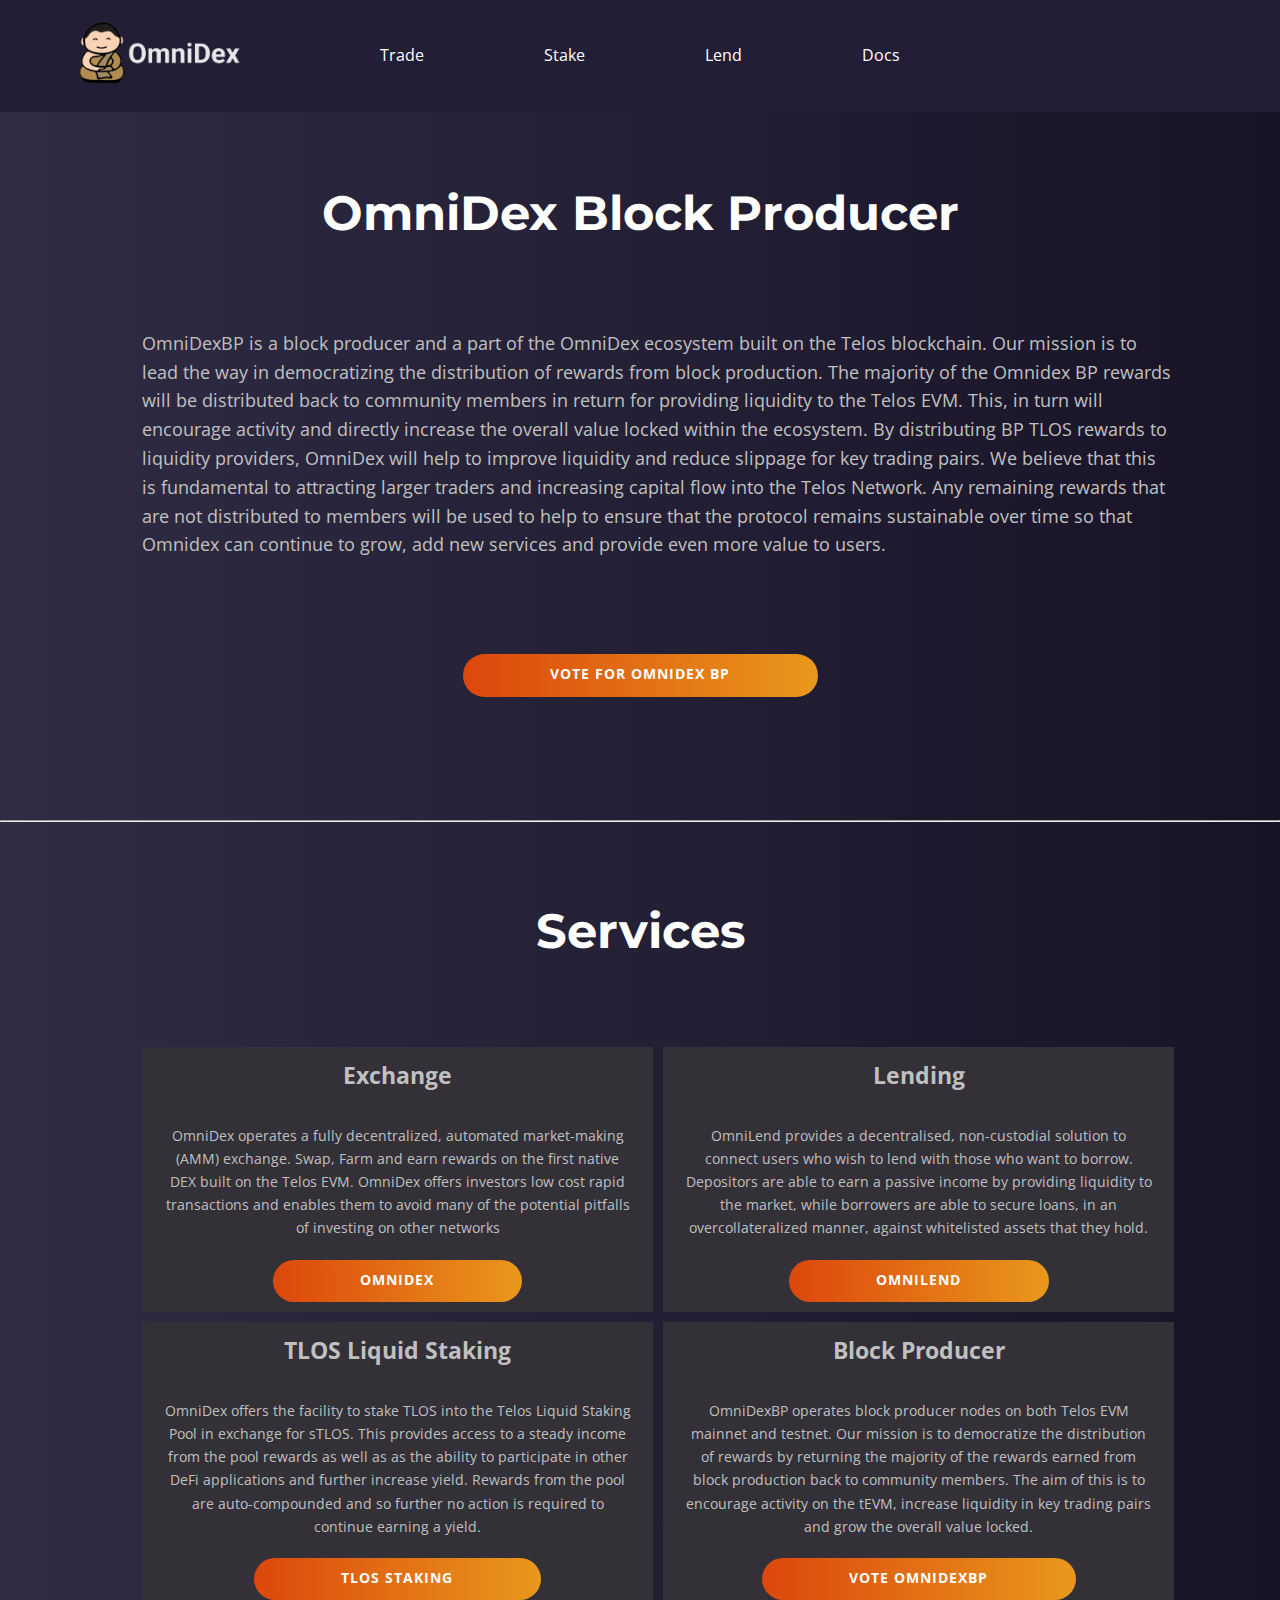
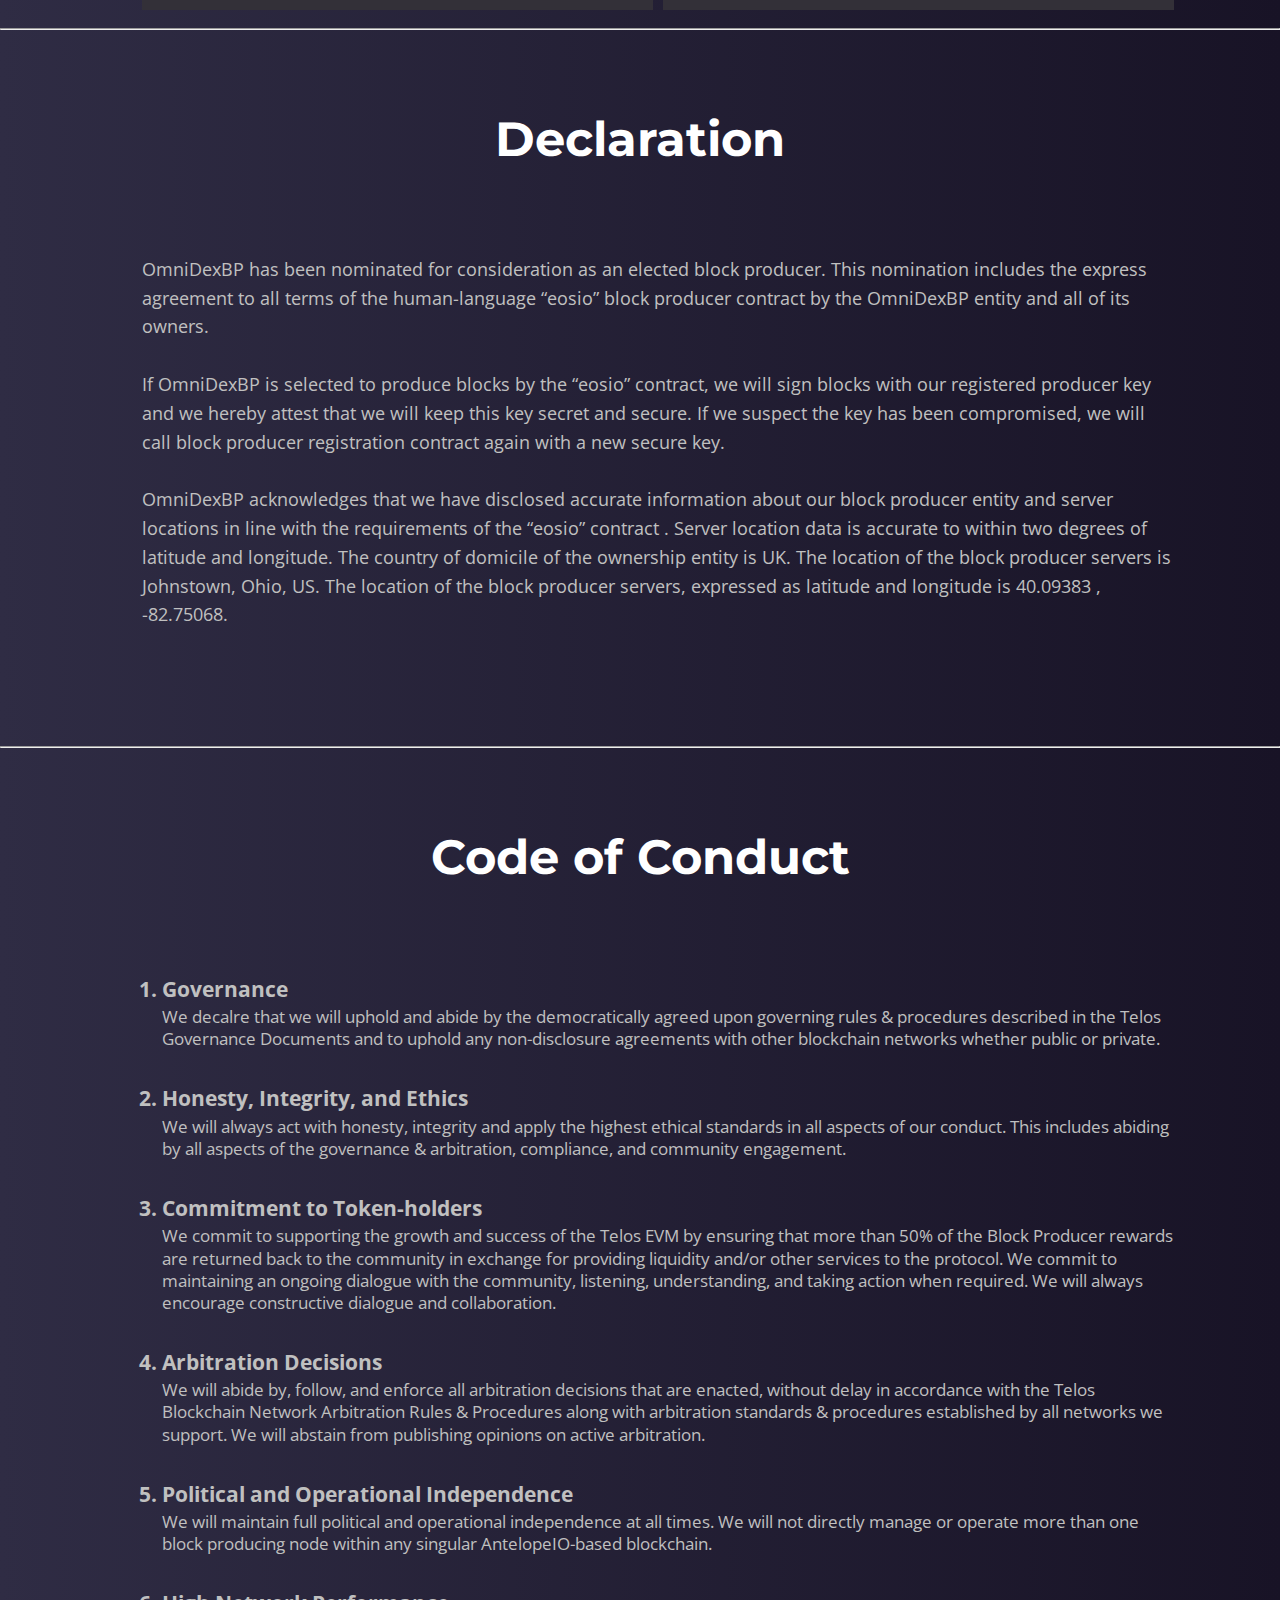
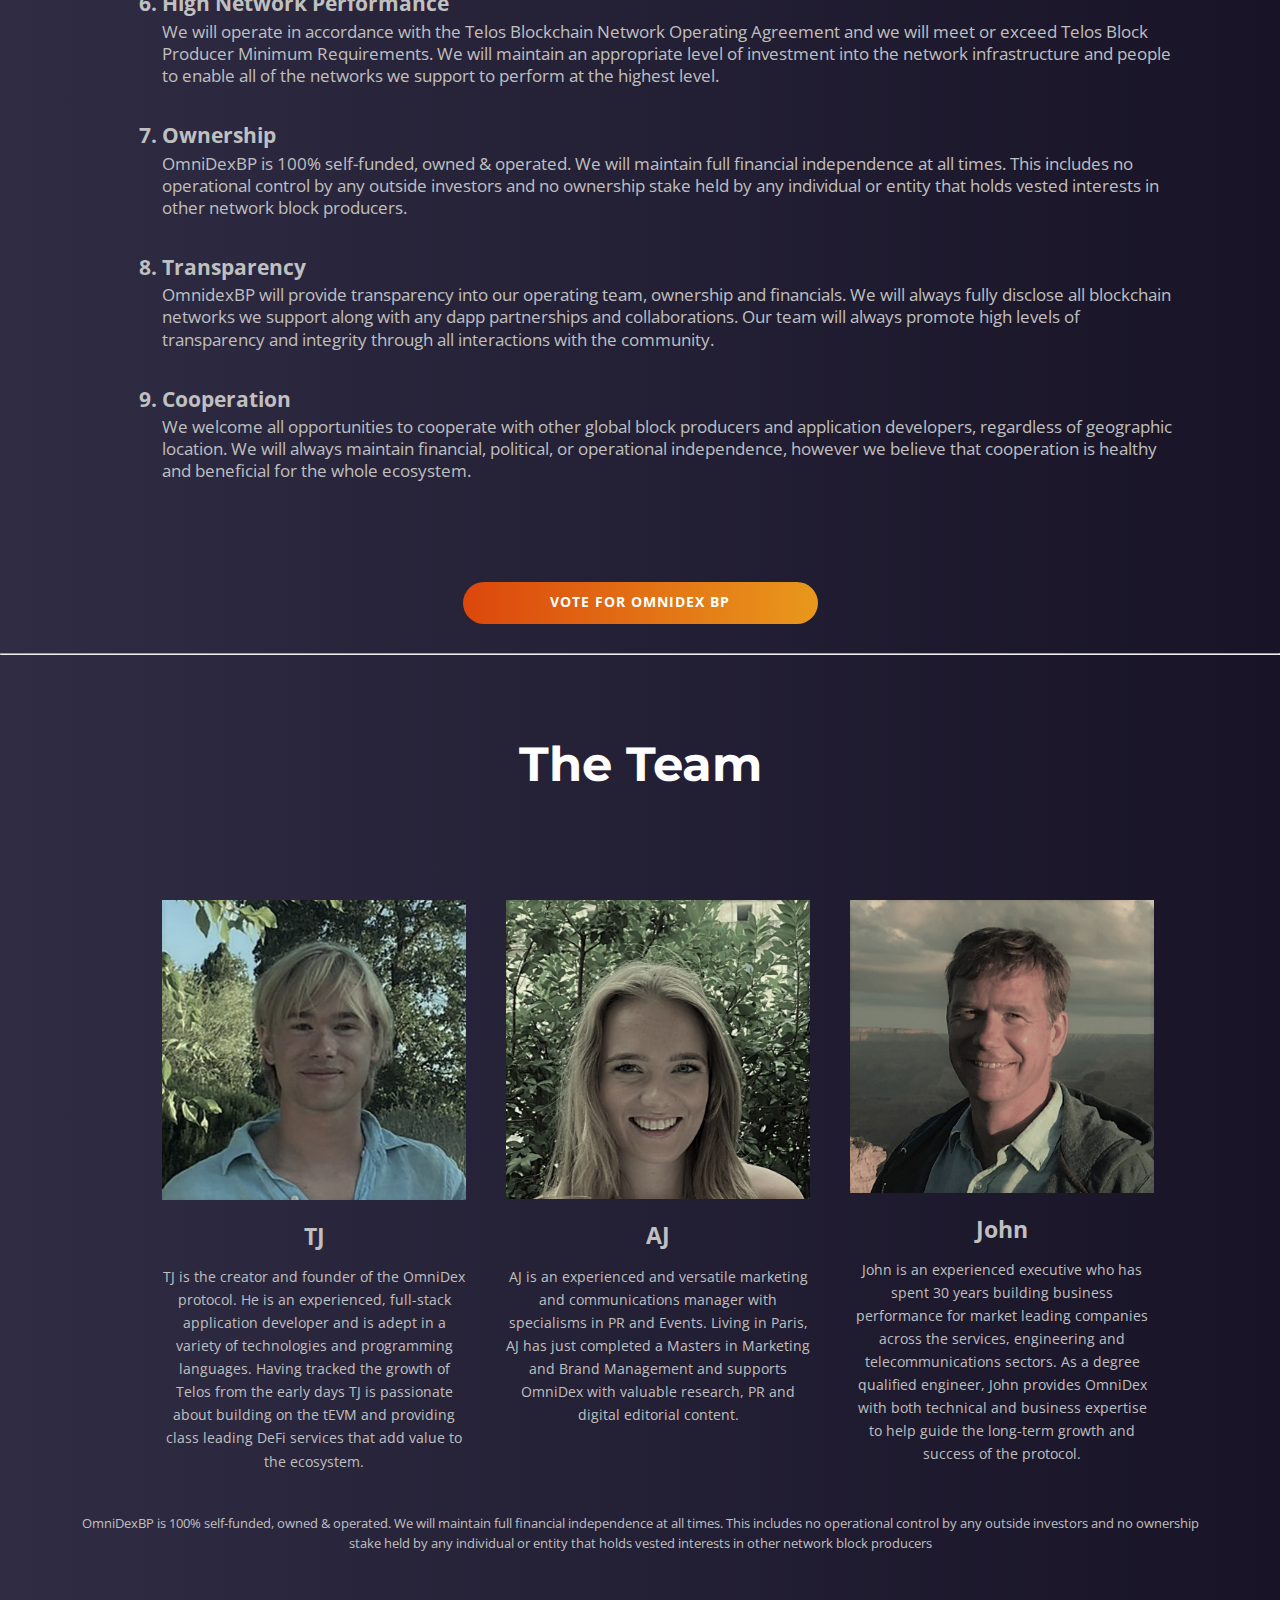
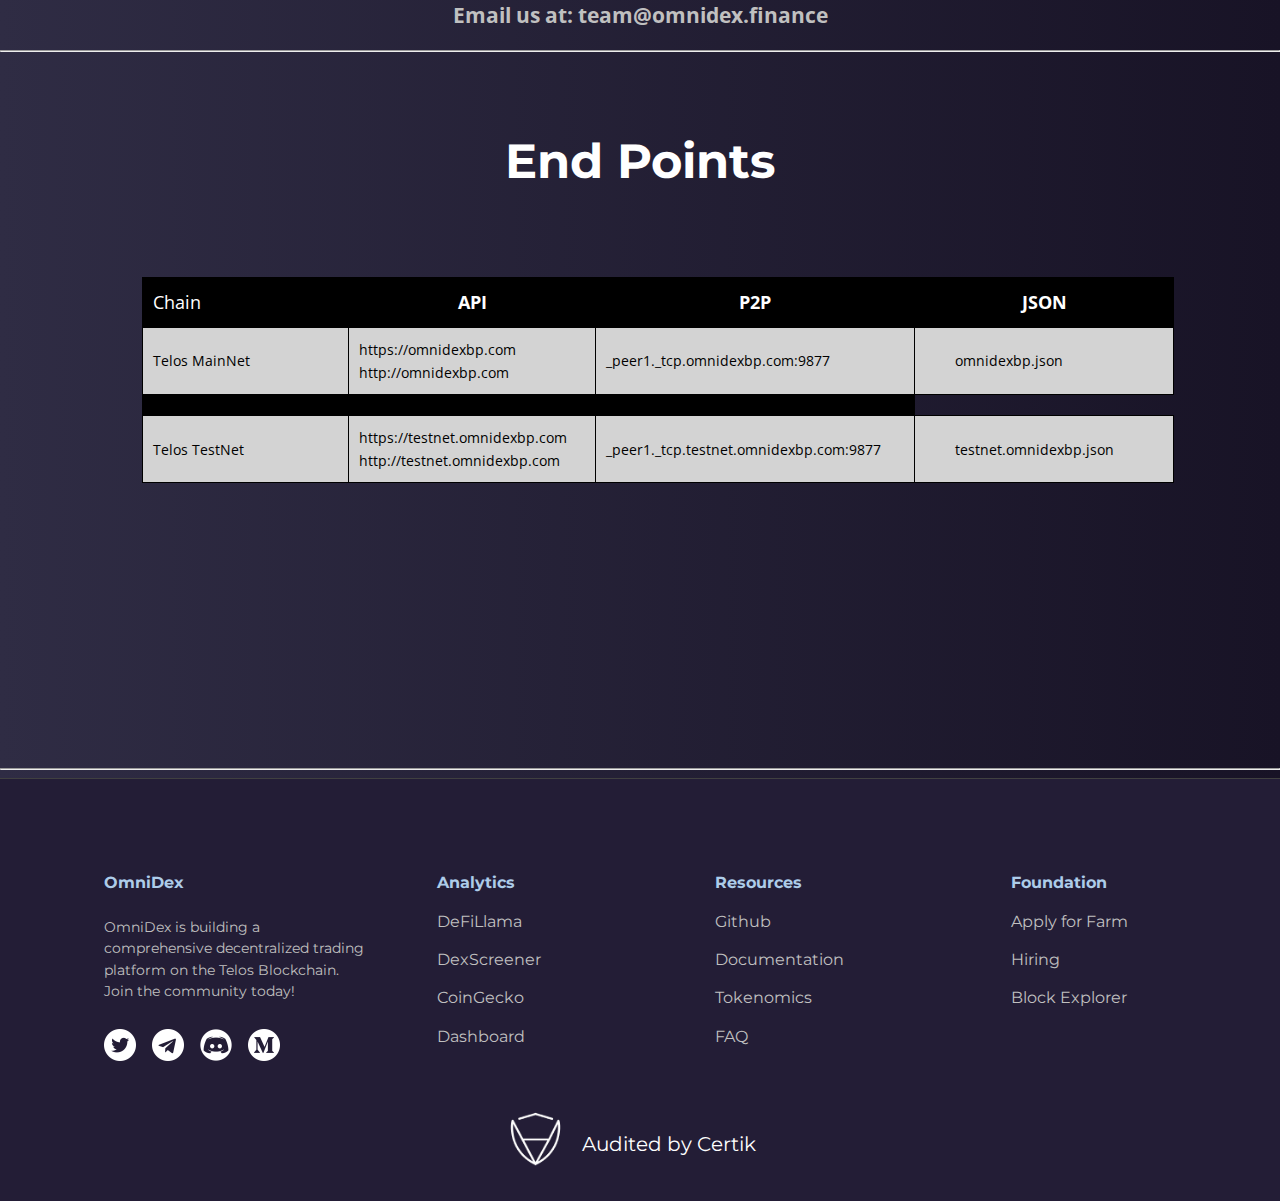
==== index.html @ 61080d67 "Add files via upload" ====
<!DOCTYPE html>
<html style="font-size: 16px;" lang="en"><head>
    <meta name="viewport" content="width=device-width, initial-scale=1.0">
    <meta charset="utf-8">
    <meta name="keywords" content="USDM​, Statistics​, MER​, Total Collateral Ratio​, My Wallet​">
    <meta name="description" content="">
    <title>OmnidexBP</title>
    <link rel="stylesheet" href="nicepage.css" media="screen">
<link rel="stylesheet" href="Docs.css" media="screen">
    <script class="u-script" type="text/javascript" src="jquery.js" defer=""></script>
    <script class="u-script" type="text/javascript" src="nicepage.js" defer=""></script>
    <meta name="generator" content="Nicepage 4.21.5, nicepage.com">
    <link id="u-theme-google-font" rel="stylesheet" href="https://fonts.googleapis.com/css?family=Roboto:100,100i,300,300i,400,400i,500,500i,700,700i,900,900i|Open+Sans:300,300i,400,400i,500,500i,600,600i,700,700i,800,800i">
    <link id="u-page-google-font" rel="stylesheet" href="https://fonts.googleapis.com/css?family=Montserrat:100,100i,200,200i,300,300i,400,400i,500,500i,600,600i,700,700i,800,800i,900,900i">


    <script type="application/ld+json">{
                "@context": "http://schema.org",
                "@type": "Organization",
                "name": "",
                "logo": "images/logo-clear.png"
}</script>

    <meta name="theme-color" content="#478ac9">
    <meta property="og:title" content="Docs">
    <meta property="og:type" content="website">
    <style>
        table {
            border-collapse: collapse;
        }

        td, th {
            padding: 10px;
            border: 1px solid black;
        }
    </style>
  </head>
  <body data-home-page="Docs.html" data-home-page-title="Docs" class="u-body u-xl-mode" data-lang="en"><header class="u-clearfix u-custom-color-4 u-header u-header" id="sec-b93f"><div class="u-clearfix u-sheet u-sheet-1">
        <a href="https://omnidex.finance" class="u-image u-logo u-image-1" data-image-width="851" data-image-height="293">
          <img src="images/logo-clear.png" class="u-logo-image u-logo-image-1">
        </a>
        <nav class="u-menu u-menu-one-level u-offcanvas u-menu-1">
          <div class="menu-collapse" style="font-size: 1rem; letter-spacing: 0px;">
            <a class="u-button-style u-custom-left-right-menu-spacing u-custom-padding-bottom u-custom-text-hover-color u-custom-top-bottom-menu-spacing u-nav-link u-text-active-palette-1-base u-text-hover-palette-2-base" href="#">
              <svg class="u-svg-link" viewBox="0 0 24 24"><use xmlns:xlink="http://www.w3.org/1999/xlink" xlink:href="#menu-hamburger"></use></svg>
              <svg class="u-svg-content" version="1.1" id="menu-hamburger" viewBox="0 0 16 16" x="0px" y="0px" xmlns:xlink="http://www.w3.org/1999/xlink" xmlns="http://www.w3.org/2000/svg"><g><rect y="1" width="16" height="2"></rect><rect y="7" width="16" height="2"></rect><rect y="13" width="16" height="2"></rect></g></svg>
            </a>
          </div>
          <div class="u-custom-menu u-nav-container">
            <ul class="u-nav u-unstyled u-nav-1">
                <li class="u-nav-item">
                    <a class="u-button-style u-nav-link u-text-active-palette-1-base u-text-hover-grey-15" href="https://omnidex.finance/swap" style="padding: 10px 58px;">Trade</a>
                </li>
                <li class="u-nav-item">
                    <a class="u-button-style u-nav-link u-text-active-palette-1-base u-text-hover-grey-15" href="https://omnidex.finance/tlospool" style="padding: 10px 58px;">Stake</a>
                </li>
                <li class="u-nav-item">
                    <a class="u-button-style u-nav-link u-text-active-palette-1-base u-text-hover-grey-15" href="https://lending.omnidex.finance/markets/" style="padding: 10px 58px;">Lend</a>
                </li>
                <li class="u-nav-item">
                    <a class="u-button-style u-nav-link u-text-active-palette-1-base u-text-hover-grey-15" href="https://docs.omnidex.finance/" style="padding: 10px 58px;">Docs</a>
                </li>
            </ul>
          </div>
          <div class="u-custom-menu u-nav-container-collapse">
            <div class="u-black u-container-style u-inner-container-layout u-opacity u-opacity-95 u-sidenav">
              <div class="u-inner-container-layout u-sidenav-overflow">
                <div class="u-menu-close"></div>
                <ul class="u-align-center u-nav u-popupmenu-items u-unstyled u-nav-2">
                    <li class="u-nav-item">
                        <a class="u-button-style u-nav-link" href="https://omnidex.finance/swap">Trade</a>
                    </li>
                    <li class="u-nav-item">
                        <a class="u-button-style u-nav-link" href="https://omnidex.finance/tlospool">Stake</a>
                    </li>
                    <li class="u-nav-item">
                        <a class="u-button-style u-nav-link" href="https://lending.omnidex.finance/markets/">Lend</a>
                    </li>
                    <li class="u-nav-item">
                        <a class="u-button-style u-nav-link" href="https://docs.omnidex.finance/">Docs</a>
                    </li>
                </ul>
              </div>
            </div>
            <div class="u-black u-menu-overlay u-opacity u-opacity-70"></div>
          </div>
        </nav>
      </div></header>
    <section class="u-align-center u-clearfix u-gradient u-section-1" id="sec-9a5f">
      <div class="u-clearfix u-sheet u-sheet-1">
        <h1 class="u-align-center u-custom-font u-font-montserrat u-text u-text-body-alt-color u-title u-text-1">OmniDex Block Producer</h1>
        <p class="u-align-center-sm u-align-center-xs u-align-left-lg u-align-left-md u-align-left-xl u-text u-text-grey-25 u-text-2">
            OmniDexBP is a block producer and a part of the OmniDex ecosystem built on the Telos blockchain. Our mission is to lead the way in democratizing the distribution of rewards from block production.  The majority of the Omnidex BP rewards will be distributed back to community members in return for providing liquidity to the Telos EVM.  This, in turn will encourage activity and directly increase the overall value locked within the ecosystem.  By distributing BP TLOS rewards to liquidity providers, OmniDex will help to improve liquidity and reduce slippage for key trading pairs. We believe that this is fundamental to attracting larger traders and increasing capital flow into the Telos Network.  Any remaining rewards that are not distributed to members 
will be used to help to ensure that the protocol remains sustainable over time so that Omnidex can continue to grow, add new services and provide even more value to users.</p>
        <a href="https://explorer.telos.net/vote" class="u-btn u-btn-round u-button-style u-gradient u-hover-palette-1-light-1 u-none u-radius-50 u-text-body-alt-color u-btn-1" target="_blank">Vote for Omnidex BP</a>
        <div class="u-repeater u-repeater-1">
          <div class="u-container-style u-list-item u-repeater-item">
            <div class="u-container-layout u-similar-container u-container-layout-1"></div>
          </div>
          <div class="u-container-style u-list-item u-repeater-item">
            <div class="u-container-layout u-similar-container u-container-layout-2"></div>
          </div>
          <div class="u-container-style u-list-item u-repeater-item">
            <div class="u-container-layout u-similar-container u-container-layout-3"></div>
          </div>
          <div class="u-container-style u-list-item u-repeater-item">
            <div class="u-container-layout u-similar-container u-container-layout-4"></div>
          </div>
        </div>
      </div>
      <hr>
    </section>
    <section class="u-align-center u-clearfix u-gradient u-section-1" id="services">
        <div class="u-clearfix u-sheet u-sheet-1">
          <h1 class="u-align-center u-custom-font u-font-montserrat u-text u-text-body-alt-color u-title u-text-1">Services</h1>
          <div class="u-text u-text-grey-25 u-text-2" >
            <div style="display: flex; flex-wrap: wrap; justify-content: space-between; align-items: stretch;">
                <div style="flex: 1 0 calc(50% - 5px); background-color: #333038; margin-right: 10px; margin-bottom: 10px;">
                    <p style="margin:10px 0; font-size:1.3em; font-weight: bold">Exchange</p>
                    <div style="display: flex; flex-direction: column; margin-bottom:10px">
                        <p style="margin:10px; padding:10px; display: inline; font-size:0.8em;">
                            OmniDex operates a fully decentralized, automated market-making (AMM) exchange.  Swap, Farm and earn rewards on the first native DEX built on the Telos EVM. OmniDex offers investors low cost rapid transactions and enables them to avoid many of the potential pitfalls of investing on other networks
                        </p>
                        <a href="https://omnidex.finance" style="margin-top: 0;" class="u-btn-round u-button-style u-gradient u-hover-palette-1-light-1 u-none u-radius-50 u-text-body-alt-color u-btn-1" target="_blank">Omnidex</a>
                    </div>
                </div>
                <div style="flex: 1 0 calc(50% - 5px); background-color: #333038; margin-bottom: 10px;">
                    <p style="margin:10px 0; font-size:1.3em; font-weight: bold">Lending</p>
                    <div style="display: flex; flex-direction: column; margin-bottom:10px">
                        <p style="margin:10px; padding:10px; display: inline; font-size:0.8em;">
                            OmniLend provides a decentralised, non-custodial solution to connect users who wish to lend with those who want to borrow. Depositors are able to earn a passive income by providing liquidity to the market, while borrowers are able to secure loans, in an overcollateralized manner, against whitelisted assets that they hold.
                        </p>
                        <a href="https://lending.omnidex.finance/markets/" style="margin-top: 0;" class="u-btn-round u-button-style u-gradient u-hover-palette-1-light-1 u-none u-radius-50 u-text-body-alt-color u-btn-1" target="_blank">OmniLend</a>
                    </div>
                </div>
                <div style="flex: 1 0 calc(50% - 5px); background-color: #333038; margin-right: 10px; margin-bottom: 10px;">
                    <p style="margin:10px 0; font-size:1.3em; font-weight: bold">TLOS Liquid Staking</p>
                    <div style="display: flex; flex-direction: column; margin-bottom:10px">
                        <p style="margin:10px; padding:10px; display: inline; font-size:0.8em;">
                            OmniDex offers the facility to stake TLOS into the Telos Liquid Staking Pool in exchange for sTLOS. This provides access to a steady income from the pool rewards as well as as the ability to participate in other DeFi applications and further increase yield. Rewards from the pool are auto-compounded and so further no action is required to continue earning a yield.
                        </p>
                        <a href="https://omnidex.finance/tlospool" style="margin-top: 0;" class="u-btn-round u-button-style u-gradient u-hover-palette-1-light-1 u-none u-radius-50 u-text-body-alt-color u-btn-1" target="_blank">TLOS Staking</a>
                    </div>
                </div>
                <div style="flex: 1 0 calc(50% - 5px); background-color: #333038; margin-bottom: 10px;">
                    <p style="margin:10px 0; font-size:1.3em; font-weight: bold">Block Producer</p>
                    <div style="display: flex; flex-direction: column; margin-bottom:10px">
                        <p style="margin:10px; padding:10px; display: inline; font-size:0.8em;">
                            OmniDexBP operates block producer nodes on both Telos EVM mainnet and testnet.  Our mission is to democratize the distribution of rewards by returning the majority of the rewards earned from block production back to community members.  The aim of this is to encourage activity on the tEVM, increase liquidity in key trading pairs and grow the overall value locked. 
                        </p>
                        <a href="https://explorer.telos.net/vote" style="margin-top: 0;" class="u-btn-round u-button-style u-gradient u-hover-palette-1-light-1 u-none u-radius-50 u-text-body-alt-color u-btn-1" target="_blank">Vote OmnidexBP</a>
                    </div>
                </div>
            </div>
            </div>
        </div>
        
        <hr>
      </section>   
    <section class="u-align-center u-clearfix u-gradient u-section-1" id="declaration">
        <div class="u-clearfix u-sheet u-sheet-1">
          <h1 class="u-align-center u-custom-font u-font-montserrat u-text u-text-body-alt-color u-title u-text-1">Declaration</h1>
          <div style="display:flex; flex-wrap:wrap;" class="u-align-left u-text u-text-grey-25 u-text-2" >
            <span style="display: inline-block; font-weight: normal">
                OmniDexBP has been nominated for consideration as an elected block producer. This nomination includes the express agreement to all terms of the human-language “eosio” block producer contract by the OmniDexBP entity and all of its owners.
            </span>
            <br>
            <span style="display: inline-block; font-weight: normal">
                If OmniDexBP is selected to produce blocks by the “eosio” contract, we will sign blocks with our registered producer key and we hereby attest that we will keep this key secret and secure. If we suspect the key has been compromised, we will call block producer registration contract again with a new secure key.
            </span>
            <br>
            <span style="display: inline-block; font-weight: normal">
                OmniDexBP acknowledges that we have disclosed accurate information about our block producer entity and server locations in line with the requirements of the “eosio” contract .  Server location data is accurate to within two degrees of latitude and longitude. The country of domicile of the ownership entity is UK. The location of the block producer servers is Johnstown, Ohio, US.  The location of the block producer servers, expressed as latitude and longitude is 40.09383 , -82.75068.
            </span>
            </div>
        </div>
        
        <hr>
      </section>   

    <section class="u-align-center u-clearfix u-gradient u-section-1" id="conduct">
        <div class="u-clearfix u-sheet u-sheet-1">
          <h1 class="u-align-center u-custom-font u-font-montserrat u-text u-text-body-alt-color u-title u-text-1">Code of Conduct</h1>
          <ol class="u-align-left u-text u-text-grey-25 u-text-2" style="font-size: 1.3em; font-weight: bold">
            <li style="margin-bottom: 28px;">
                Governance
                <br>
                <span style="display: inline-block; font-size: 0.8em; line-height: 1.33; font-weight: normal">
                    We decalre that we will uphold and abide by the democratically agreed upon governing rules & procedures described in the Telos Governance Documents and to uphold any non-disclosure agreements with other blockchain networks whether public or private. 
                </span>
            </li>
            <li style="margin-bottom: 28px;">
                Honesty, Integrity, and Ethics
                <br>
                <span style="display: inline-block; font-size: 0.8em; line-height: 1.33; font-weight: normal">
                    We will always act with honesty, integrity and apply the highest ethical standards in all aspects of our conduct. This includes abiding by all aspects of the governance & arbitration, compliance, and community engagement.
                </span>
            </li>
            <li style="margin-bottom: 28px;">
                Commitment to Token-holders
                <br>
                <span style="display: inline-block; font-size: 0.8em; line-height: 1.33; font-weight: normal">
                    We commit to supporting the growth and success of the Telos EVM by ensuring that more than 50% of the Block Producer rewards are returned back to the community in exchange for providing liquidity and/or other services to the protocol. We commit to maintaining an ongoing dialogue with the community, listening, understanding, and taking action when required. We will always encourage constructive dialogue and collaboration.
                </span>
            </li>
            <li style="margin-bottom: 28px;">
                Arbitration Decisions
                <br>
                <span style="display: inline-block; font-size: 0.8em; line-height: 1.33; font-weight: normal">
                    We will abide by, follow, and enforce all arbitration decisions that are enacted, without delay in accordance with the Telos Blockchain Network Arbitration Rules & Procedures along with arbitration standards & procedures established by all networks we support. We will abstain from publishing opinions on active arbitration.
                </span>
            </li>
            <li style="margin-bottom: 28px;">
                Political and Operational Independence
                <br>
                <span style="display: inline-block; font-size: 0.8em; line-height: 1.33; font-weight: normal">
                    We will maintain full political and operational independence at all times. We will not directly manage or operate more than one block producing node within any singular AntelopeIO-based blockchain.
                </span>
            </li>
            <li style="margin-bottom: 28px;">
                High Network Performance
                <br>
                <span style="display: inline-block; font-size: 0.8em; line-height: 1.33; font-weight: normal">
                    We will operate in accordance with the Telos Blockchain Network Operating Agreement and we will meet or exceed Telos Block Producer Minimum Requirements. We will maintain an appropriate level of investment into the network infrastructure and people to enable all of the networks we support to perform at the highest level.
                </span>
            </li>
            <li style="margin-bottom: 28px;">
                Ownership
                <br>
                <span style="display: inline-block; font-size: 0.8em; line-height: 1.33; font-weight: normal">
                    OmniDexBP is 100% self-funded, owned & operated. We will maintain full financial independence at all times. This includes no operational control by any outside investors and no ownership stake held by any individual or entity that holds vested interests in other network block producers.
                </span>
            </li>
            <li style="margin-bottom: 28px;">
                Transparency
                <br>
                <span style="display: inline-block; font-size: 0.8em; line-height: 1.33; font-weight: normal">
                    OmnidexBP will provide transparency into our operating team, ownership and financials. We will always fully disclose all blockchain networks we support along with any dapp partnerships and collaborations. Our team will always promote high levels of transparency and integrity through all interactions with the community.
                </span>
            </li>
            <li style="margin-bottom: 28px;">
                Cooperation
                <br>
                <span style="display: inline-block; font-size: 0.8em; line-height: 1.33; font-weight: normal">
                    We welcome all opportunities to cooperate with other global block producers and application developers, regardless of geographic location.   We will always maintain financial, political, or operational independence, however we believe that cooperation is healthy and beneficial for the whole ecosystem.
                </span>
            </li>
          </ol>
          <a href="https://explorer.telos.net/vote" class="u-btn u-btn-round u-button-style u-gradient u-hover-palette-1-light-1 u-none u-radius-50 u-text-body-alt-color u-btn-1" target="_blank">Vote for Omnidex BP</a>
          <div class="u-repeater u-repeater-1">
            <div class="u-container-style u-list-item u-repeater-item">
              <div class="u-container-layout u-similar-container u-container-layout-1"></div>
            </div>
            <div class="u-container-style u-list-item u-repeater-item">
              <div class="u-container-layout u-similar-container u-container-layout-2"></div>
            </div>
            <div class="u-container-style u-list-item u-repeater-item">
              <div class="u-container-layout u-similar-container u-container-layout-3"></div>
            </div>
            <div class="u-container-style u-list-item u-repeater-item">
              <div class="u-container-layout u-similar-container u-container-layout-4"></div>
            </div>
          </div>
        </div>
        <hr>
      </section>
      <section class="u-align-center u-clearfix u-gradient u-section-1" id="team">
        <div class="u-clearfix u-sheet u-sheet-1">
          <h1 class="u-align-center u-custom-font u-font-montserrat u-text u-text-body-alt-color u-title u-text-1">The Team</h1>
            <div style="display:flex; flex-wrap:wrap;" class="u-align-left u-text u-text-grey-25 u-text-2" >
                <div style="flex:1; text-align:center; padding:20px;">
                    <img src="images/TJFilter.jpg" style="width:100%; height:auto;">
                    <p style="margin:10px 0; font-size:1.3em; font-weight: bold">TJ</p>
                    <p style="margin:10px 0; font-size:0.8em;">TJ is the creator and founder of the OmniDex protocol.  He is an experienced, full-stack application developer and is adept in a variety of technologies and programming languages.  Having tracked the growth of Telos from the early days TJ is passionate about building on the tEVM and providing class leading DeFi services that add value to the ecosystem.</p>
                </div>
                 <div style="flex:1; text-align:center; padding:20px;">
                    <img src="images/AJFilter.jpg" style="width:100%; height:auto;">
                    <p style="margin:10px 0; font-size:1.3em; font-weight: bold">AJ</p>
                    <p style="margin:10px 0; font-size:0.8em;">AJ is an experienced and versatile marketing and communications manager with specialisms in PR and Events. Living in Paris,  AJ has just completed a Masters in Marketing and Brand Management and supports OmniDex  with valuable research, PR and digital editorial content.</p>
                </div>
                <div style="flex:1; text-align:center; padding:20px;">
                    <img src="images/JohnFilter.jpg" style="width:100%; height:auto;">
                    <p style="margin:10px 0; font-size:1.3em; font-weight: bold">John</p>
                    <p style="margin:10px 0; font-size:0.8em;">John is an experienced executive who has spent 30 years building business performance for market leading companies across the services, engineering and telecommunications sectors.  As a degree qualified engineer, John provides OmniDex with both technical and business expertise to help guide the long-term growth and success of the protocol.</p>
                </div>
            </div>
            <p class="u-text u-text-grey-25 u-text-2" style="margin:10px 0; font-size:0.8em; ">
                OmniDexBP is 100% self-funded, owned & operated. We will maintain full financial independence at all times. This includes no operational control by any outside investors and no ownership stake held by any individual or entity that holds vested interests in other network block producers
            </p>
            <br>
            <p class="u-text u-text-grey-25 u-text-2" style="margin:10px 0; font-size:1.3em; font-weight: bold">Email us at: team@omnidex.finance</p>
        </div>
        <hr>
      </section>
      <section class="u-align-center u-clearfix u-gradient u-section-1" id="endpoints">
        <div class="u-clearfix u-sheet u-sheet-1">
          <h1 class="u-align-center u-custom-font u-font-montserrat u-text u-text-body-alt-color u-title u-text-1">End Points</h1>
          <div style="display:flex; flex-wrap:wrap;" class="u-align-left u-text u-text-grey-25 u-text-2" >
            <table style="width:100%">
                <tr style="background-color: black; color: white">
                  <td style="width:20%">Chain</td>
                  <td style="text-align: center; font-weight: bold;">API</td>
                  <td style="text-align: center; font-weight: bold;">P2P</td>
                  <td style="text-align: center; font-weight: bold;">JSON</td>
                </tr>
                <tr style="background-color: lightgrey; color: black; font-size: 0.8em;">
                  <td style="width:20%">Telos MainNet</td>
                  <td>https://omnidexbp.com <br> http://omnidexbp.com</td>
                  <td>_peer1._tcp.omnidexbp.com:9877</td>
                  <td>
                    <span style="font-weight: 400;">
                        <a data-variable="omnidexbp.json" onclick="getjson(this)" class="u-active-none u-border-none u-btn u-button-link u-button-style u-hover-none u-none u-text-black-25 u-text-hover-white u-btn-11">omnidexbp.json</a>
                      </span>
                  </td>
                </tr>
                <tr style="background-color: black; color: white">
                  <td style="width:20%"></td>
                  <td></td>
                  <td></td>
                </tr>
                <tr style="background-color: lightgrey; color: black; font-size: 0.8em;">
                  <td style="width:20%">Telos TestNet</td>
                  <td>https://testnet.omnidexbp.com <br> http://testnet.omnidexbp.com </td>
                  <td>_peer1._tcp.testnet.omnidexbp.com:9877</td>
                  <td>
                    <span style="font-weight: 400;">
                        <a data-variable="testnet.omnidexbp.json" onclick="getjson(this)" class="u-active-none u-border-none u-btn u-button-link u-button-style u-hover-none u-none u-text-black-25 u-text-hover-white u-btn-11">testnet.omnidexbp.json</a>
                      </span>
                  </td>
                </tr>
              </table>
            </div>
        </div>
        
        <hr>
      </section>      

    <footer class="u-align-center u-border-1 u-border-grey-75 u-border-no-bottom u-border-no-left u-border-no-right u-clearfix u-custom-color-4 u-footer u-footer" id="sec-e520"><div class="u-clearfix u-sheet u-sheet-1">
        <div class="u-expanded-width-sm u-expanded-width-xs u-list u-list-1">
          <div class="u-repeater u-repeater-1">
            <div class="u-container-style u-list-item u-repeater-item">
              <div class="u-container-layout u-similar-container u-container-layout-1">
                <h5 class="u-custom-font u-custom-item u-font-montserrat u-text u-text-default u-text-1">
                  <span class="u-text-palette-1-light-2">Analytics</span>
                  <br>
                  <br>
                  <span style="font-weight: 400;" class="u-text-body-alt-color">
                    <a href="https://defillama.com/protocol/omnidex" class="u-active-none u-border-none u-btn u-button-link u-button-style u-hover-none u-none u-text-grey-25 u-text-hover-white u-btn-1" target="_blank">DeFiLlama</a>
                  </span>
                  <span class="u-text-body-alt-color">
                    <br>
                    <br>
                    <span style="font-weight: 400;">
                      <a href="https://dexscreener.com/telos/omnidex" class="u-active-none u-border-none u-btn u-button-link u-button-style u-hover-none u-none u-text-grey-25 u-text-hover-white u-btn-2" target="_blank">DexScreener</a>
                    </span>
                    <br>
                    <br>
                    <span style="font-weight: 400;" class="u-text-grey-25">
                      <a href="https://www.coingecko.com/en/coins/omnidex" class="u-active-none u-border-none u-btn u-button-link u-button-style u-hover-none 
u-none u-text-grey-25 u-text-hover-white u-btn-3" target="_blank">CoinGecko</a>
                    </span>
                    <br>
                    <br>
                    <span style="font-weight: 400;">
                      <a href="https://analytics.omnidex.finance/home/" class="u-active-none u-border-none u-btn u-button-link u-button-style u-hover-none u-none u-text-grey-25 u-text-hover-white u-btn-4" target="_blank">Dashboard</a>
                    </span>&nbsp;
                  </span>
                </h5>
              </div>
            </div>
            <div class="u-container-style u-list-item u-repeater-item">
              <div class="u-container-layout u-similar-container u-container-layout-2">
                <h5 class="u-custom-font u-custom-item u-font-montserrat u-text u-text-default u-text-2">
                  <span style="font-weight: 700;" class="u-text-palette-1-light-2">Resources</span>
                  <br>
                  <br>
                  <span style="font-weight: 400;" class="u-text-white">
                    <a href="https://github.com/OmniDexFinance" class="u-active-none u-border-none u-btn u-button-link u-button-style u-hover-none u-none u-text-grey-25 u-text-hover-white u-btn-5" target="_blank">Github</a>
                  </span>
                  <span class="u-text-white">
                    <br>
                    <br>
                    <span style="font-weight: 400;">
                      <a href="https://docs.omnidex.finance/" class="u-active-none u-border-none u-btn u-button-link u-button-style u-hover-none u-none u-text-grey-25 u-text-hover-white u-btn-6" target="_blank">Documentation</a>
                    </span>
                    <br>
                    <br>
                    <a href="https://docs.omnidex.finance/tokenomics/token-supply" class="u-active-none u-border-none u-btn u-button-link u-button-style u-hover-none u-none u-text-grey-25 u-text-hover-white u-btn-7" target="_blank">
                      <span style="font-weight: 400;">Tokenomics</span>
                      <br>
                    </a>
                    <br>
                    <span style="font-weight: 400;">
                      <a href="https://docs.omnidex.finance/getting-started/faq-and-troubleshooting" class="u-active-none u-border-none u-btn u-button-link u-button-style u-hover-none u-none u-text-grey-25 u-text-hover-white u-btn-8" target="_blank">FAQ</a>
                    </span>
                  </span>
                </h5>
              </div>
            </div>
            <div class="u-container-style u-list-item u-repeater-item">
              <div class="u-container-layout u-similar-container u-container-layout-3">
                <h5 class="u-custom-font u-custom-item u-font-montserrat u-text u-text-default u-text-3">
                  <span style="font-weight: 700;" class="u-text-palette-1-light-2">Foundation</span>
                  <br>
                  <br>
                  <span style="font-weight: 400;" class="u-text-body-alt-color">
                    <a href="https://docs.google.com/forms/d/e/1FAIpQLSfZ4ljsOKyklgI670AATq8QjL9bs-auMuOXAo9JSO0-VEa70Q/viewform" class="u-active-none u-border-none u-btn u-button-link u-button-style u-hover-none u-none u-text-grey-25 u-text-hover-white u-btn-9" target="_blank">Apply for Farm</a>
                  </span>
                  <span class="u-text-body-alt-color">
                    <a href="#">
                      <br>
                    </a>
                  </span>
                  <br>
                  <span style="font-weight: 400;">
                    <a href="https://docs.omnidex.finance/hiring" class="u-active-none u-border-none u-btn u-button-link u-button-style u-hover-none u-none u-text-grey-25 u-text-hover-white u-btn-10" target="_blank">Hiring</a>
                  </span>
                  <br>
                  <br>
                  <span style="font-weight: 400;">
                    <a href="https://www.teloscan.io/" class="u-active-none u-border-none u-btn u-button-link u-button-style u-hover-none u-none u-text-grey-25 u-text-hover-white u-btn-11" target="_blank">Block Explorer</a>
                  </span>
                  <br>
                </h5>
              </div>
            </div>
          </div>
        </div>
        <h5 class="u-align-center-xs u-align-left-lg u-align-left-md u-align-left-sm u-align-left-xl u-custom-font u-font-montserrat u-text u-text-palette-1-light-2 u-text-4">
          <span style="font-size: 1rem;">OmniDex</span>
          <br>
          <br>
          <span style="font-weight: 400;">
            <span style="font-weight: 400;"></span>
          </span>
          <span class="u-text-grey-25" style="font-weight: 400; font-size: 0.875rem;">OmniDex is building a comprehensive decentralized trading platform on the Telos Blockchain. Join the community today!</span>
          <br>
        </h5><span class="u-file-icon u-icon u-text-white u-icon-1" data-href="https://twitter.com/OmniDex1" data-target="_blank"><img src="images/1384017-128878de.png" alt=""></span><span class="u-file-icon u-icon u-text-white u-icon-2" data-href="https://t.me/omnidex1" data-target="_blank"><img src="images/2111710-b67a1967.png" alt=""></span><span class="u-file-icon u-icon u-text-white u-icon-3" data-href="https://discord.com/invite/K6XRMCx7XM" data-target="_blank"><img src="images/3670325-5e97482b.png" alt=""></span><span class="u-file-icon u-icon u-text-white u-icon-4" data-href="https://medium.com/@Omni-Dex" data-target="_blank"><img src="images/3670068-d4ac0dc7.png" alt=""></span>
        <img class="u-image u-image-contain u-image-default u-image-1" src="images/2__MYoqJuWlBptfaKafng8rQ-removebg-preview1.png" alt="" data-image-width="500" data-image-height="499">
        <h5 class="u-custom-font u-font-montserrat u-text u-text-body-alt-color u-text-default u-text-5">Audited by Certik</h5>
      </div></footer>

        <script>
            function getjson (filename) {
                var jsonfile = filename.getAttribute("data-variable");
                fetch(jsonfile)
                .then(response => response.text())
                .then(text => {
                    const data = JSON.parse(text);
                    const newWindow = window.open();
                    newWindow.document.write(`<pre>${JSON.stringify(data, null, 2)}</pre>`);
                });
            };
        </script>

</body></html>
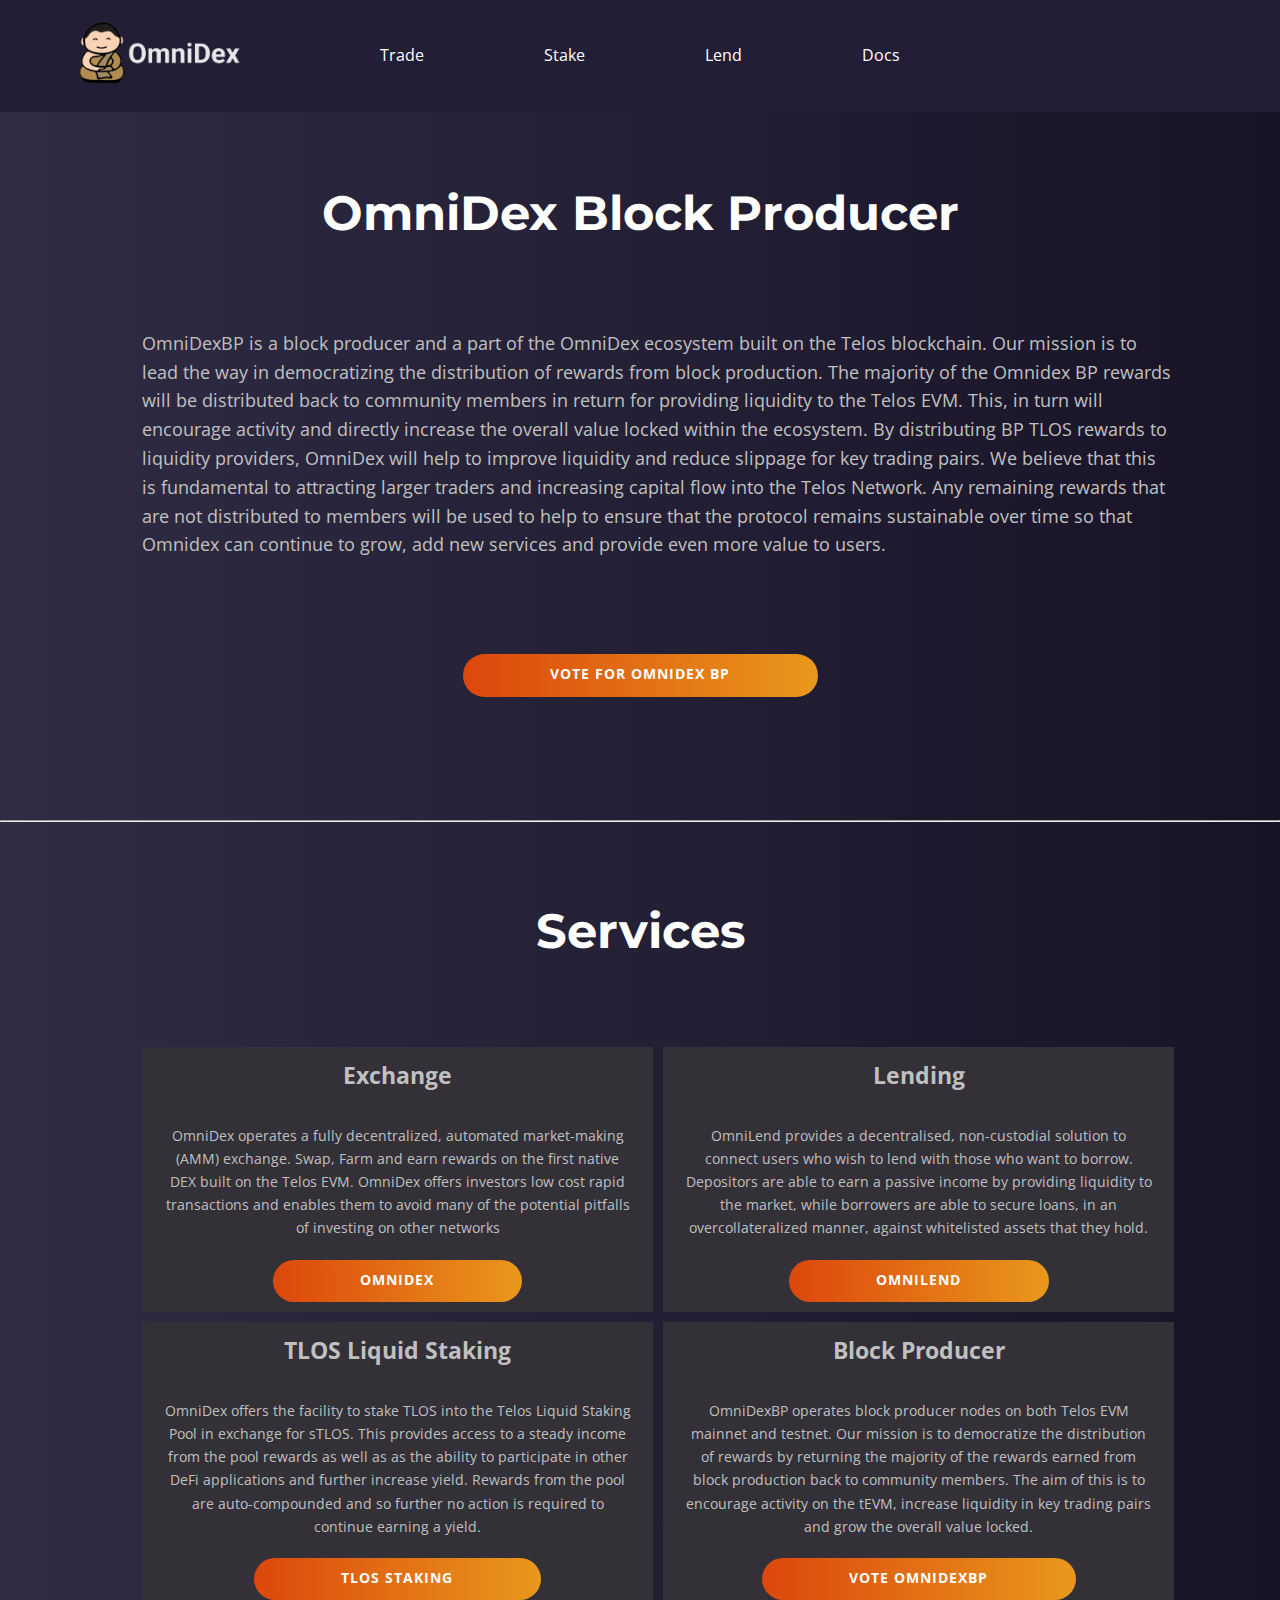
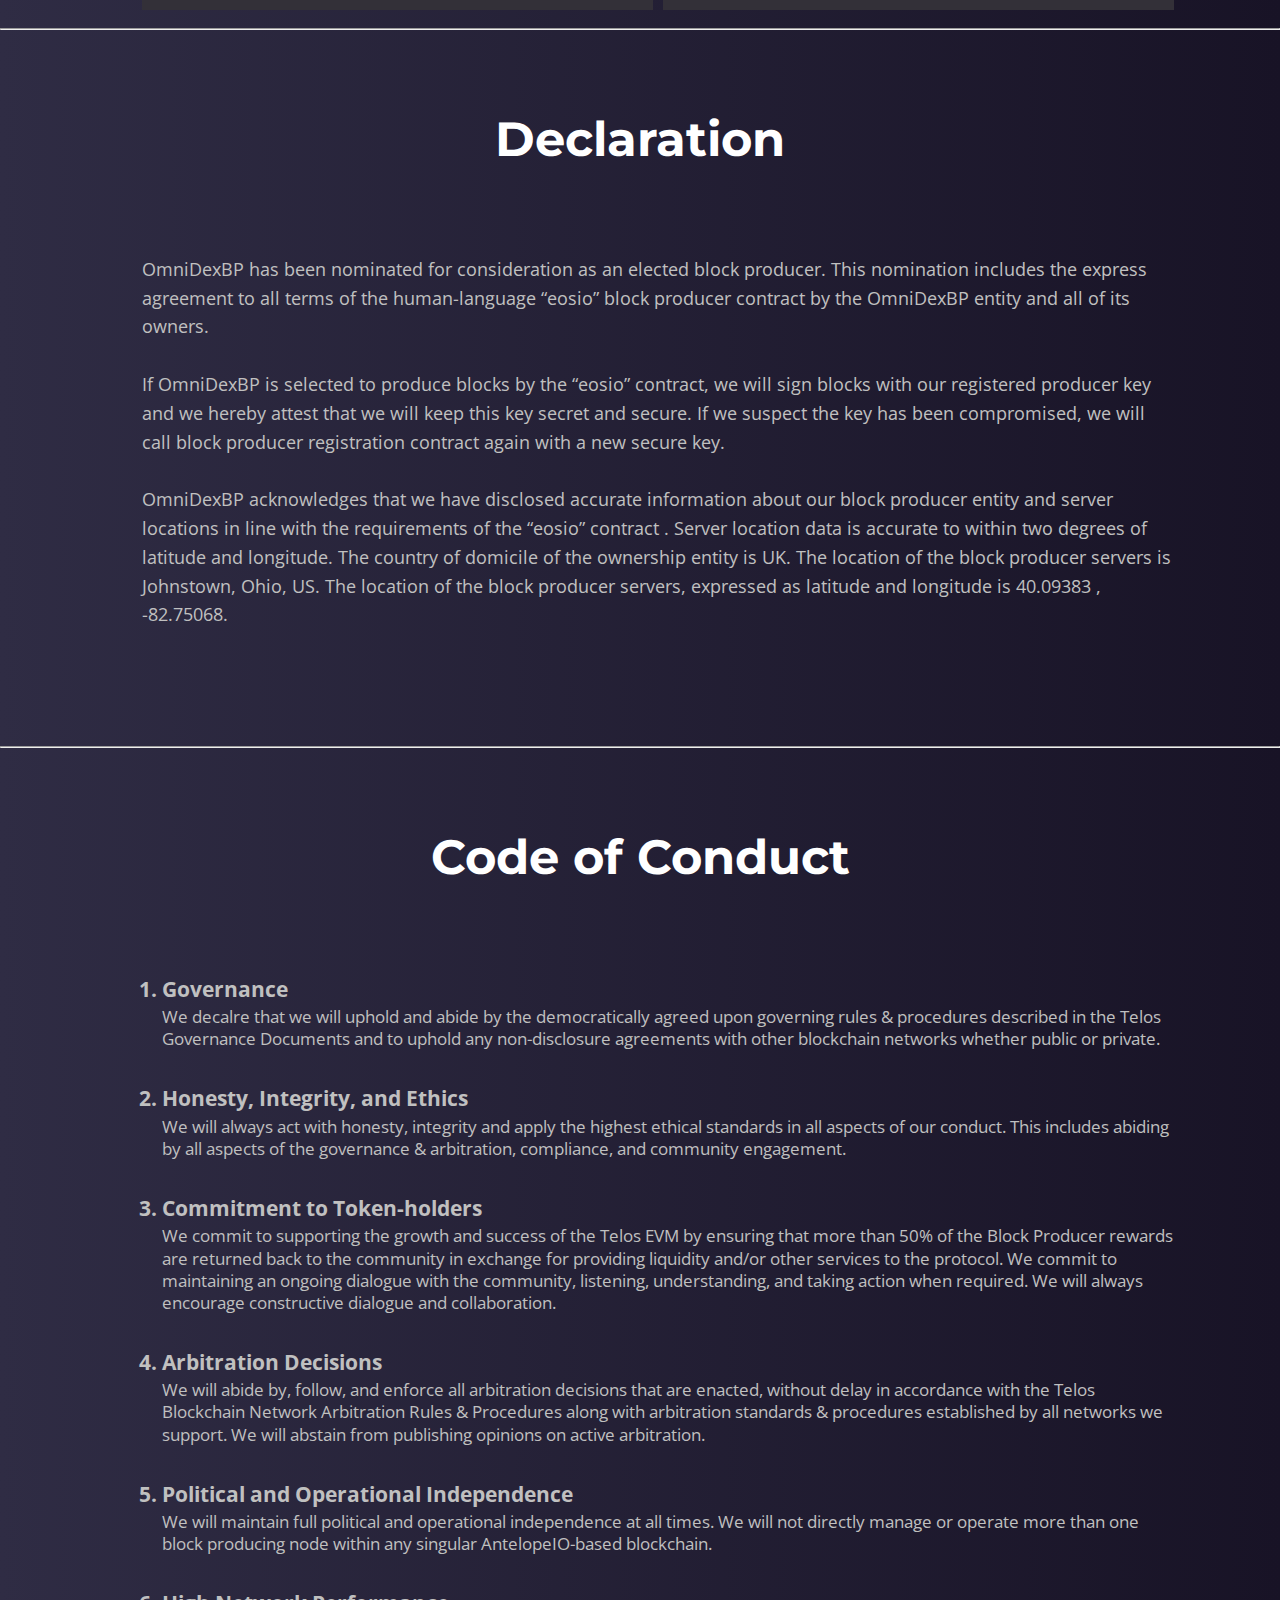
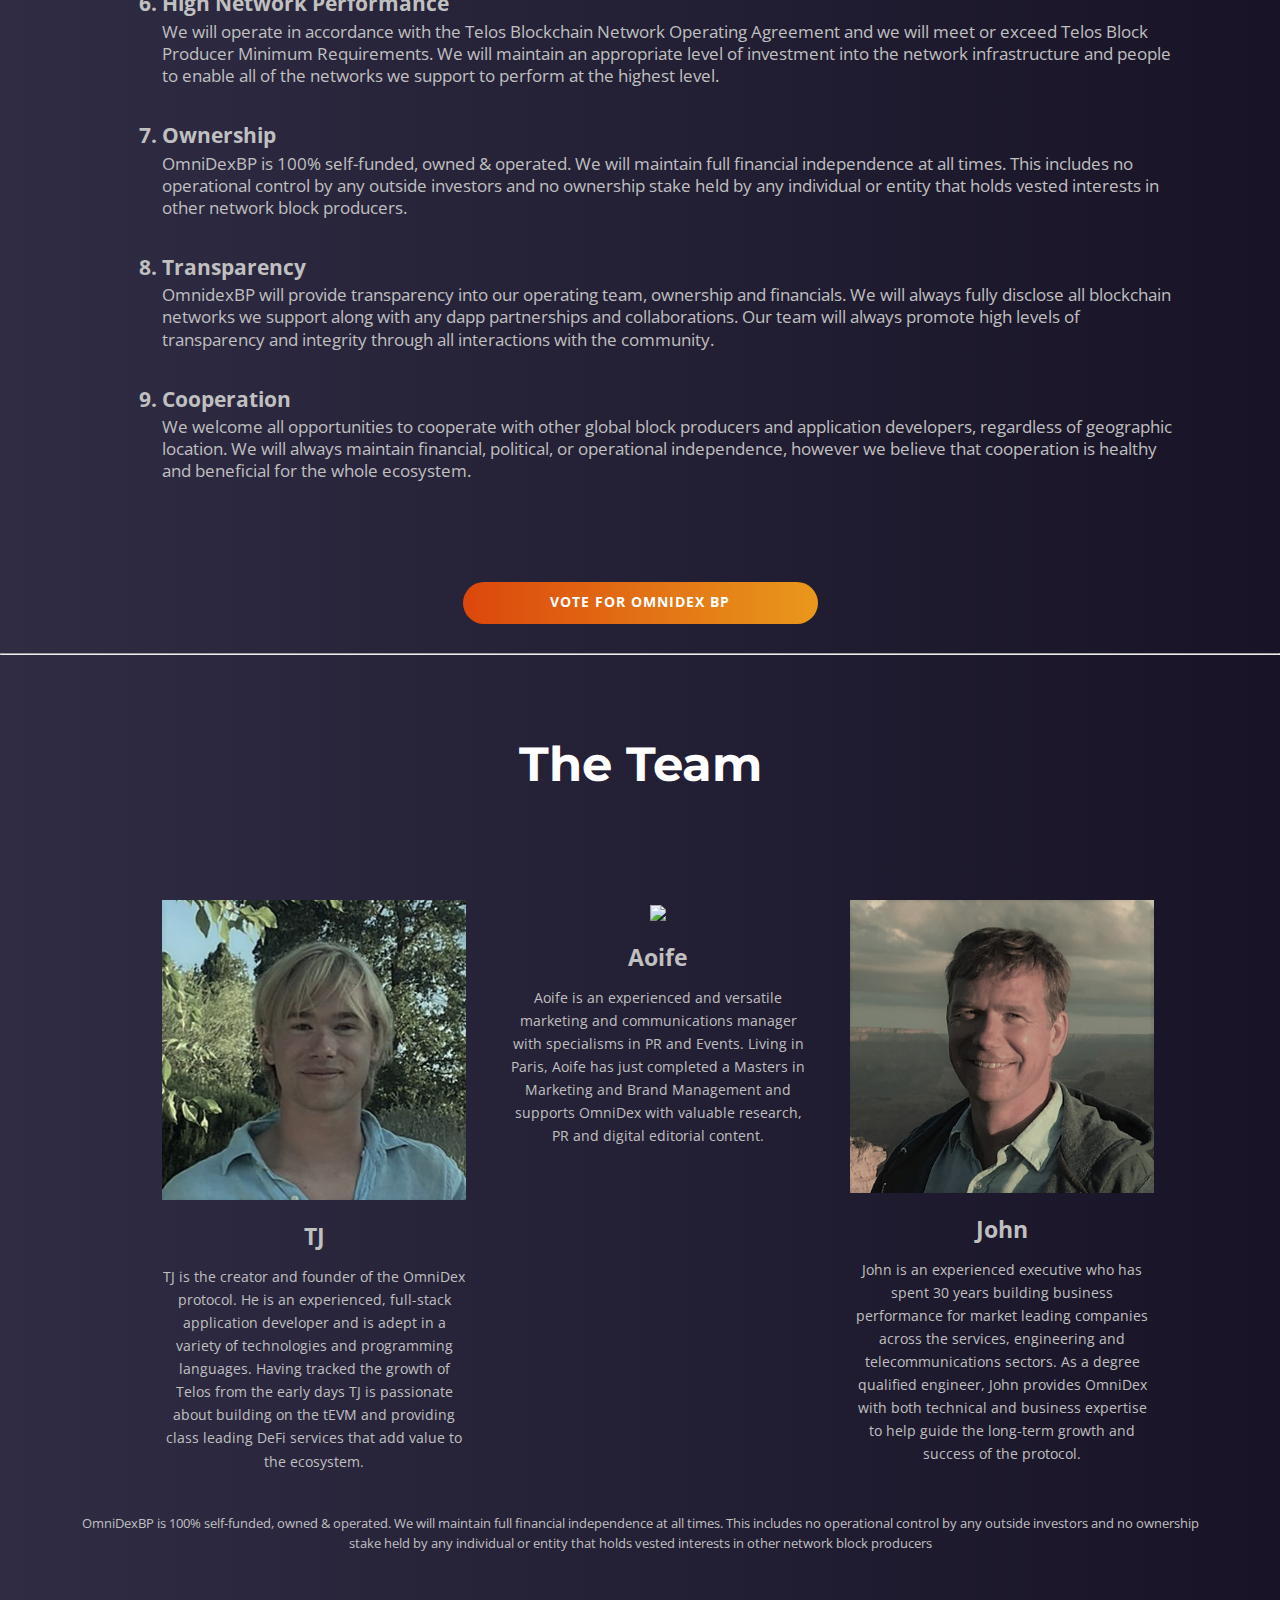
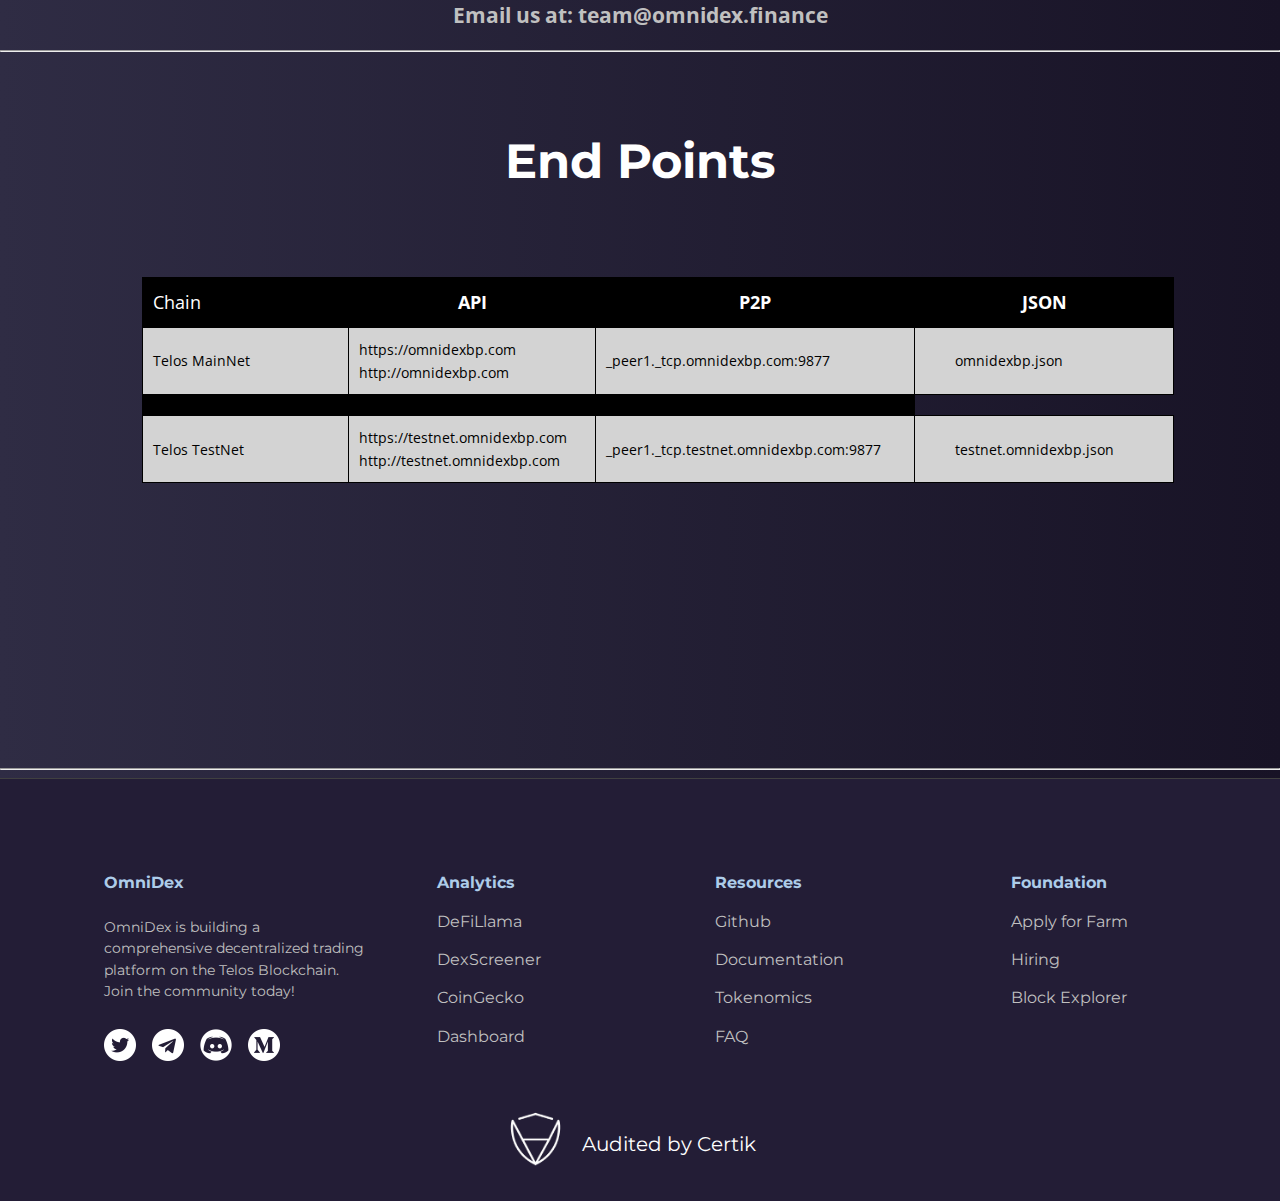
==== commit 8e38097d: "Update index.html" ====
--- a/index.html
+++ b/index.html
@@ -274,9 +274,9 @@
                     <p style="margin:10px 0; font-size:0.8em;">TJ is the creator and founder of the OmniDex protocol.  He is an experienced, full-stack application developer and is adept in a variety of technologies and programming languages.  Having tracked the growth of Telos from the early days TJ is passionate about building on the tEVM and providing class leading DeFi services that add value to the ecosystem.</p>
                 </div>
                  <div style="flex:1; text-align:center; padding:20px;">
-                    <img src="images/AJFilter.jpg" style="width:100%; height:auto;">
-                    <p style="margin:10px 0; font-size:1.3em; font-weight: bold">AJ</p>
-                    <p style="margin:10px 0; font-size:0.8em;">AJ is an experienced and versatile marketing and communications manager with specialisms in PR and Events. Living in Paris,  AJ has just completed a Masters in Marketing and Brand Management and supports OmniDex  with valuable research, PR and digital editorial content.</p>
+                    <img src="images/AoifeFilter.jpg" style="width:100%; height:auto;">
+                    <p style="margin:10px 0; font-size:1.3em; font-weight: bold">Aoife</p>
+                    <p style="margin:10px 0; font-size:0.8em;">Aoife is an experienced and versatile marketing and communications manager with specialisms in PR and Events. Living in Paris,  Aoife has just completed a Masters in Marketing and Brand Management and supports OmniDex  with valuable research, PR and digital editorial content.</p>
                 </div>
                 <div style="flex:1; text-align:center; padding:20px;">
                     <img src="images/JohnFilter.jpg" style="width:100%; height:auto;">
@@ -453,4 +453,4 @@
             };
         </script>
 
-</body></html>+</body></html>
